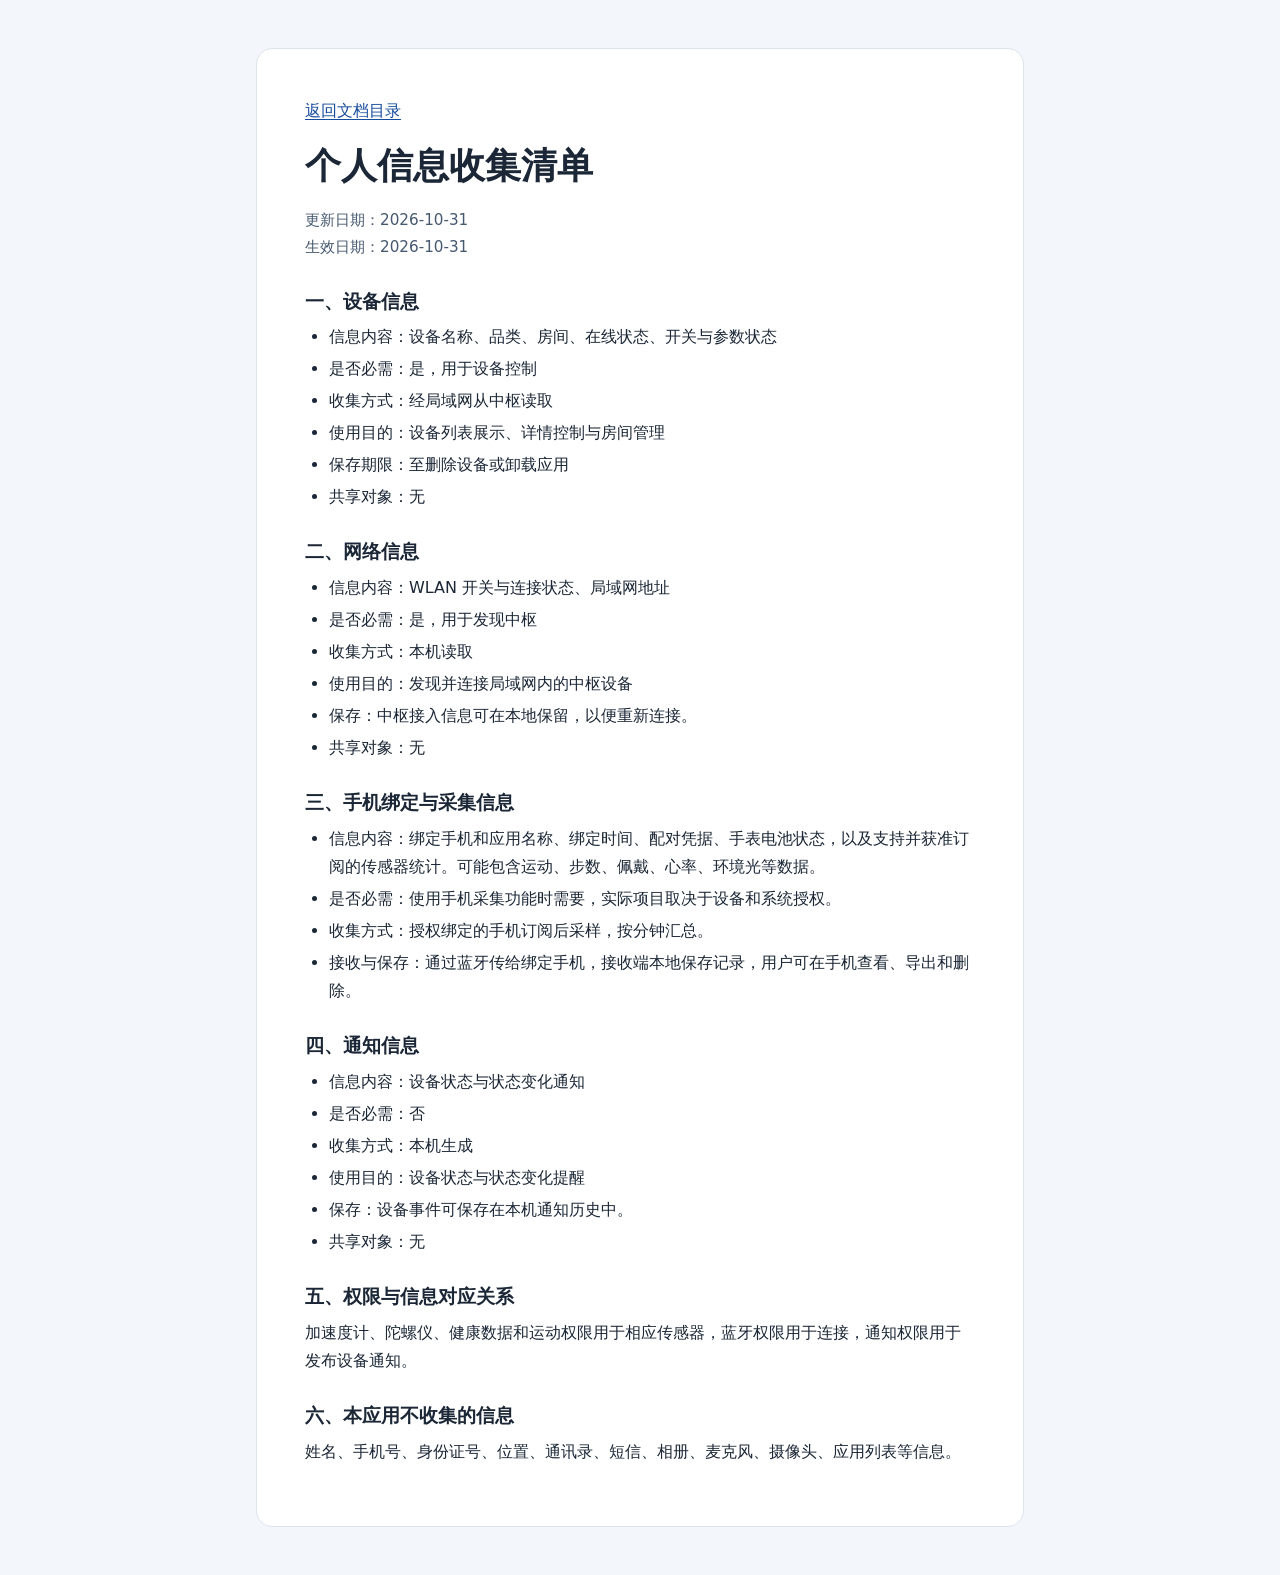
==== docs/personal.html @ d1ebd90b "Publish watch app legal documents with GitHub Pages" ====
<!doctype html>
<html lang="zh-CN">
<head>
  <meta charset="utf-8">
  <meta name="viewport" content="width=device-width, initial-scale=1">
  <title>个人信息收集清单</title>
  <link rel="stylesheet" href="style.css">
</head>
<body>
  <main>
    <nav><a href="index.html">返回文档目录</a></nav>
    <h1>个人信息收集清单</h1>
    <p class="dates">更新日期：<time datetime="2026-10-31">2026-10-31</time><br>生效日期：<time datetime="2026-10-31">2026-10-31</time></p>

    <section>
      <h2>一、设备信息</h2>
      <ul>
        <li>信息内容：设备名称、品类、房间、在线状态、开关与参数状态</li>
        <li>是否必需：是，用于设备控制</li>
        <li>收集方式：经局域网从中枢读取</li>
        <li>使用目的：设备列表展示、详情控制与房间管理</li>
        <li>保存期限：至删除设备或卸载应用</li>
        <li>共享对象：无</li>
      </ul>
    </section>

    <section>
      <h2>二、网络信息</h2>
      <ul>
        <li>信息内容：WLAN 开关与连接状态、局域网地址</li>
        <li>是否必需：是，用于发现中枢</li>
        <li>收集方式：本机读取</li>
        <li>使用目的：发现并连接局域网内的中枢设备</li>
        <li>保存：中枢接入信息可在本地保留，以便重新连接。</li>
        <li>共享对象：无</li>
      </ul>
    </section>

    <section>
      <h2>三、手机绑定与采集信息</h2>
      <ul>
        <li>信息内容：绑定手机和应用名称、绑定时间、配对凭据、手表电池状态，以及支持并获准订阅的传感器统计。可能包含运动、步数、佩戴、心率、环境光等数据。</li>
        <li>是否必需：使用手机采集功能时需要，实际项目取决于设备和系统授权。</li>
        <li>收集方式：授权绑定的手机订阅后采样，按分钟汇总。</li>
        <li>接收与保存：通过蓝牙传给绑定手机，接收端本地保存记录，用户可在手机查看、导出和删除。</li>
      </ul>
    </section>

    <section>
      <h2>四、通知信息</h2>
      <ul>
        <li>信息内容：设备状态与状态变化通知</li>
        <li>是否必需：否</li>
        <li>收集方式：本机生成</li>
        <li>使用目的：设备状态与状态变化提醒</li>
        <li>保存：设备事件可保存在本机通知历史中。</li>
        <li>共享对象：无</li>
      </ul>
    </section>

    <section>
      <h2>五、权限与信息对应关系</h2>
      <p>加速度计、陀螺仪、健康数据和运动权限用于相应传感器，蓝牙权限用于连接，通知权限用于发布设备通知。</p>
    </section>

    <section>
      <h2>六、本应用不收集的信息</h2>
      <p>姓名、手机号、身份证号、位置、通讯录、短信、相册、麦克风、摄像头、应用列表等信息。</p>
    </section>
  </main>
</body>
</html>
---- docs/style.css ----
:root {
  color-scheme: light;
  font-family: "Source Sans 3", system-ui, "Microsoft YaHei", sans-serif;
  color: #1b2736;
  background: #f3f6fa;
  line-height: 1.75;
}

body {
  margin: 0;
  padding: 0 1rem;
}

main {
  box-sizing: border-box;
  max-width: 48rem;
  margin: clamp(1rem, 5vw, 3rem) auto;
  padding: clamp(1.25rem, 5vw, 3rem);
  background: #fff;
  border: 1px solid #dce4ed;
  border-radius: 1rem;
  overflow-wrap: anywhere;
}

nav {
  margin-bottom: 1rem;
}

h1, h2 {
  line-height: 1.4;
}

h1 {
  margin: 0 0 1rem;
  font-size: clamp(1.65rem, 5vw, 2.25rem);
}

h2 {
  margin: 1.75rem 0 0.5rem;
  font-size: 1.2rem;
}

p, ol, ul {
  margin: 0 0 0.75rem;
}

ol, ul {
  padding-inline-start: 1.5rem;
}

li + li {
  margin-top: 0.25rem;
}

.dates {
  color: #465970;
  font-size: 0.95rem;
}

a {
  color: #164c9c;
  text-underline-offset: 0.18em;
}

a:focus-visible {
  outline: 2px solid currentColor;
  outline-offset: 3px;
}
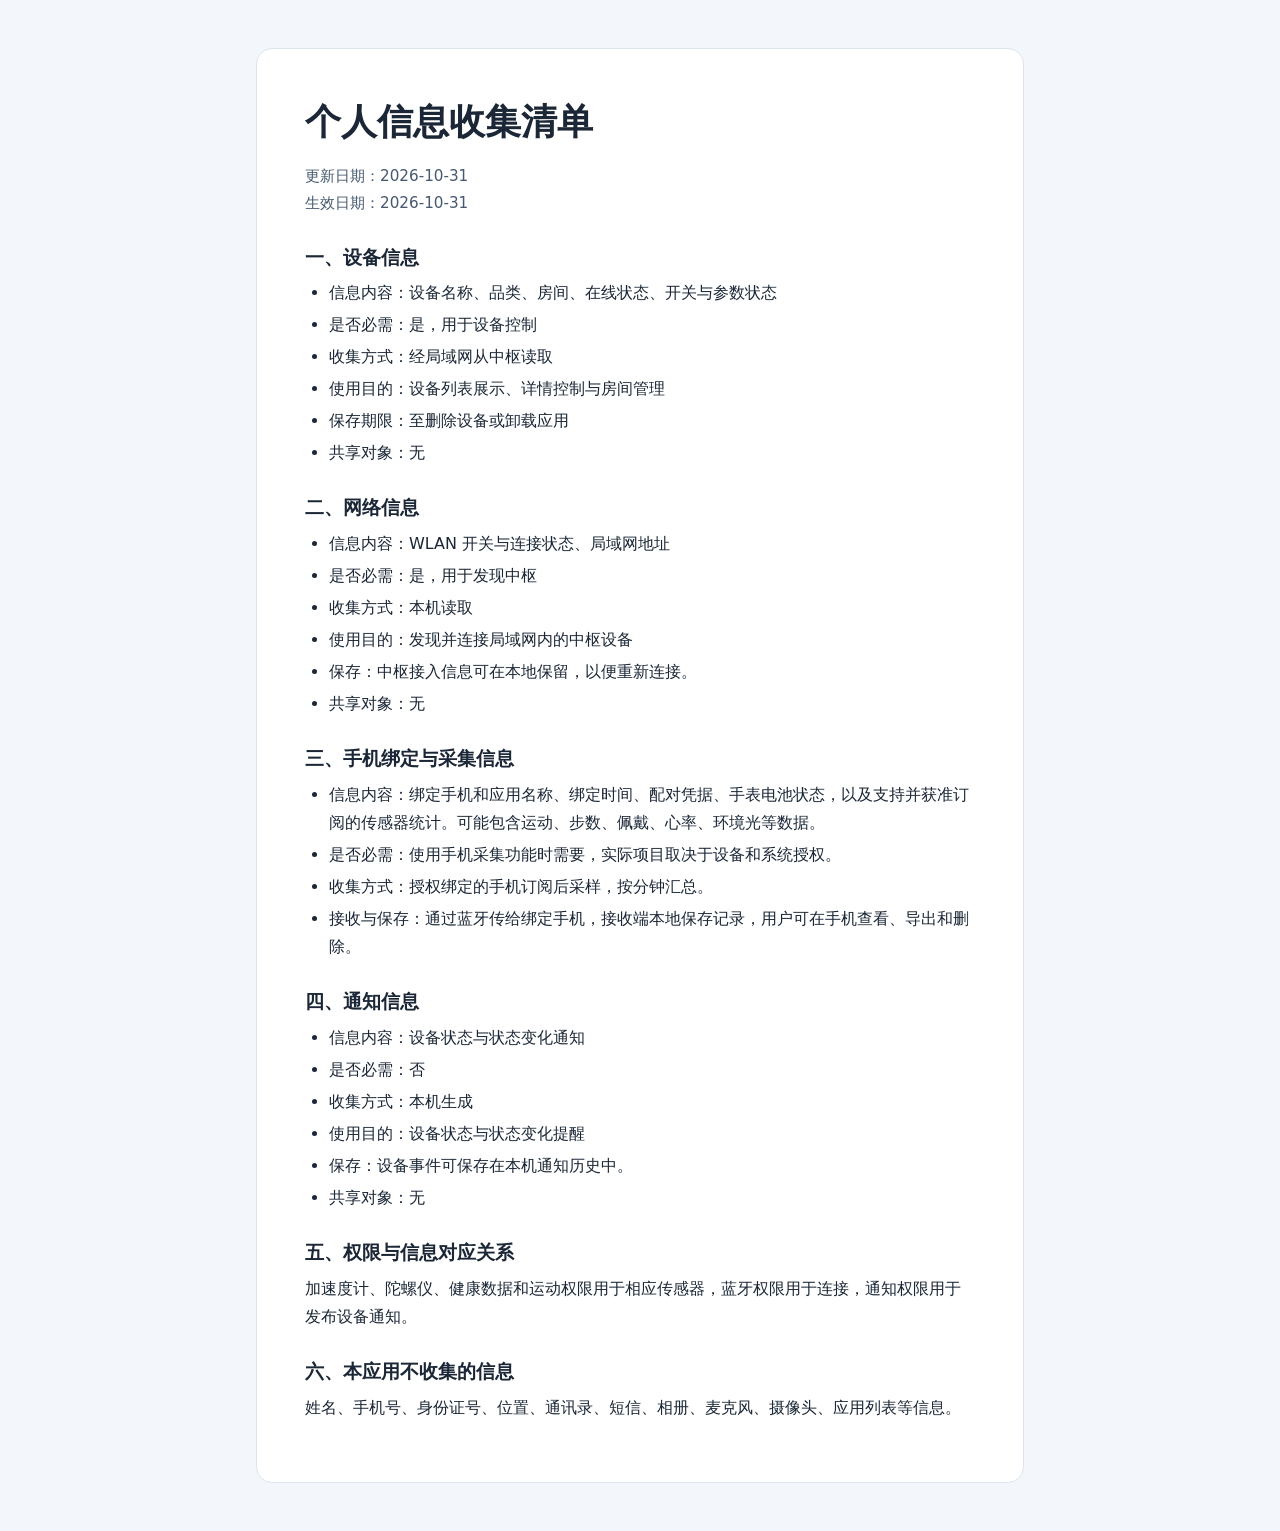
==== commit 6f432183: "Remove back links from legal documents" ====
--- a/docs/personal.html
+++ b/docs/personal.html
@@ -8,7 +8,6 @@
 </head>
 <body>
   <main>
-    <nav><a href="index.html">返回文档目录</a></nav>
     <h1>个人信息收集清单</h1>
     <p class="dates">更新日期：<time datetime="2026-10-31">2026-10-31</time><br>生效日期：<time datetime="2026-10-31">2026-10-31</time></p>
 
--- a/docs/style.css
+++ b/docs/style.css
@@ -20,10 +20,6 @@
   border: 1px solid #dce4ed;
   border-radius: 1rem;
   overflow-wrap: anywhere;
-}
-
-nav {
-  margin-bottom: 1rem;
 }
 
 h1, h2 {
